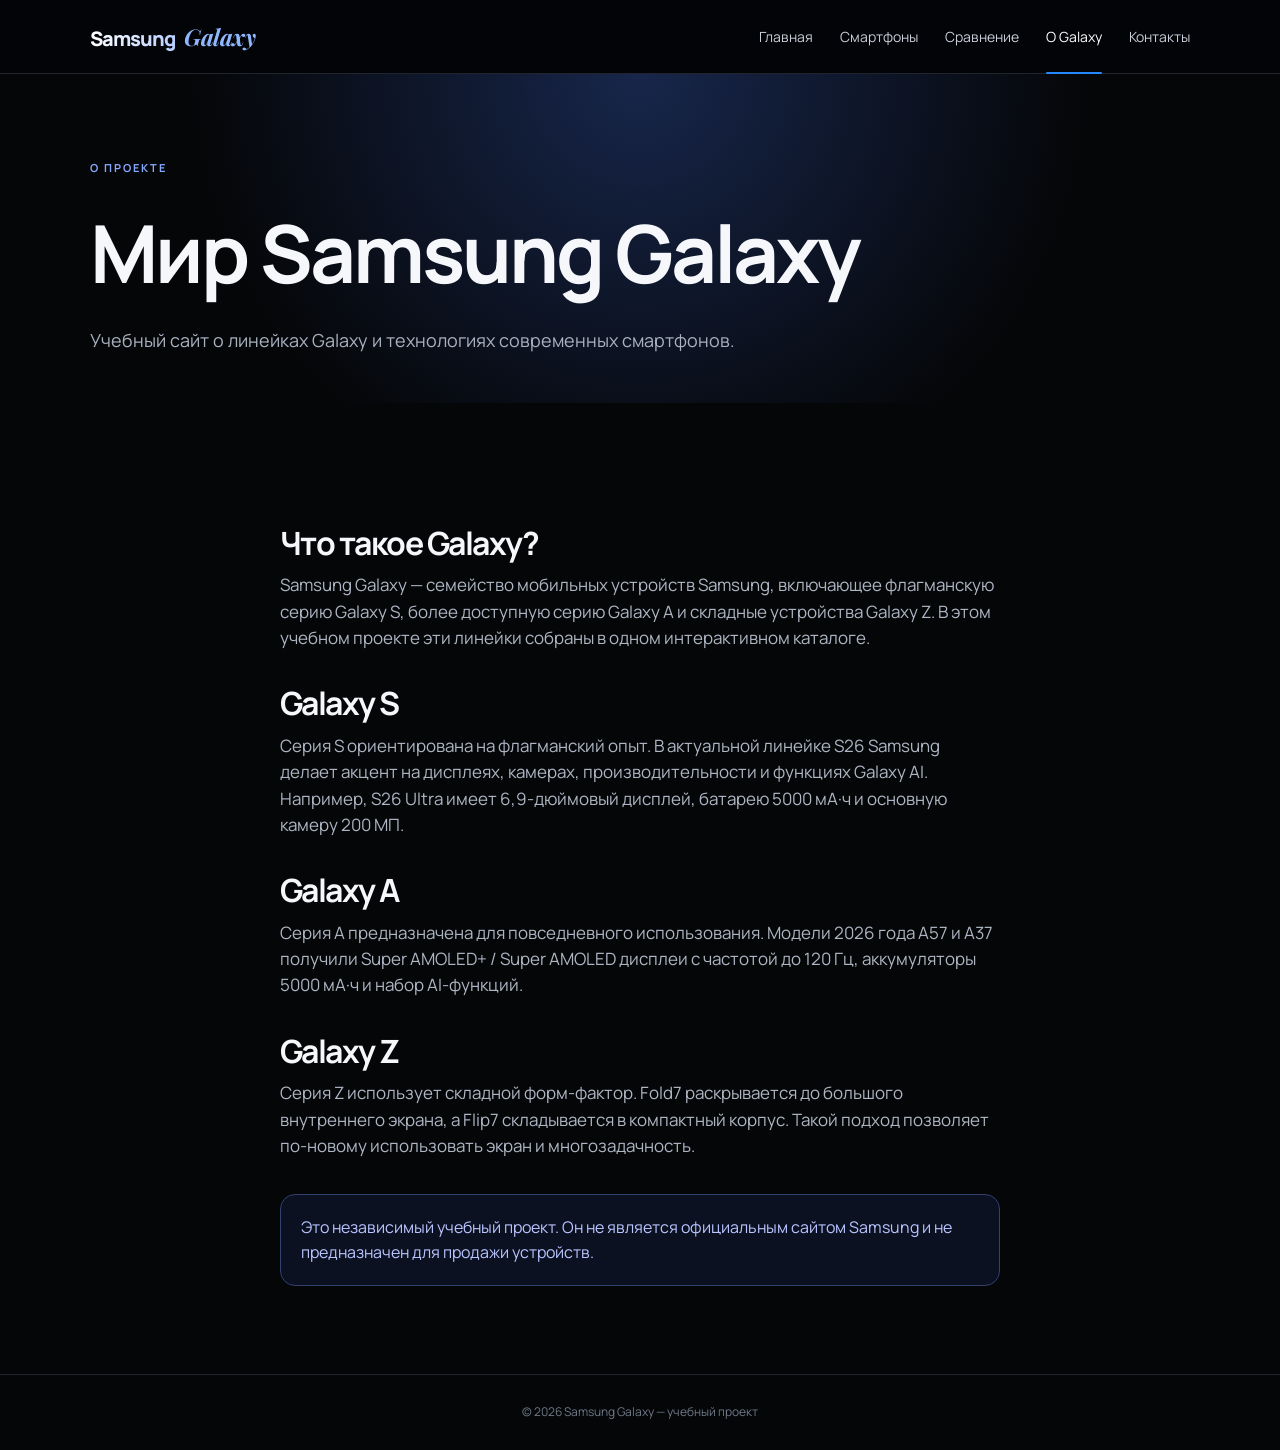
==== PDAW.SamsungGalaxy/about.html @ 8f0be5b4 "Add files via upload" ====
<!DOCTYPE html><html lang="ru"><head><meta charset="UTF-8"><meta name="viewport" content="width=device-width, initial-scale=1.0"><title>О Samsung Galaxy</title><link rel="stylesheet" href="css/style.css"></head>
<body><header class="site-header"><a class="logo" href="index.html"><b>Samsung</b><span>Galaxy</span></a><button class="menu-toggle" aria-label="Открыть меню">☰</button><nav class="nav"><a href="index.html">Главная</a><a href="smartphones.html">Смартфоны</a><a href="compare.html">Сравнение</a><a class="active" href="about.html">О Galaxy</a><a href="contact.html">Контакты</a></nav></header>
<main><section class="page-hero"><span class="eyebrow">О проекте</span><h1>Мир Samsung Galaxy</h1><p>Учебный сайт о линейках Galaxy и технологиях современных смартфонов.</p></section>
<section class="section prose"><h2>Что такое Galaxy?</h2><p>Samsung Galaxy — семейство мобильных устройств Samsung, включающее флагманскую серию Galaxy S, более доступную серию Galaxy A и складные устройства Galaxy Z. В этом учебном проекте эти линейки собраны в одном интерактивном каталоге.</p><h2>Galaxy S</h2><p>Серия S ориентирована на флагманский опыт. В актуальной линейке S26 Samsung делает акцент на дисплеях, камерах, производительности и функциях Galaxy AI. Например, S26 Ultra имеет 6,9-дюймовый дисплей, батарею 5000 мА·ч и основную камеру 200 МП.</p><h2>Galaxy A</h2><p>Серия A предназначена для повседневного использования. Модели 2026 года A57 и A37 получили Super AMOLED+ / Super AMOLED дисплеи с частотой до 120 Гц, аккумуляторы 5000 мА·ч и набор AI-функций.</p><h2>Galaxy Z</h2><p>Серия Z использует складной форм-фактор. Fold7 раскрывается до большого внутреннего экрана, а Flip7 складывается в компактный корпус. Такой подход позволяет по-новому использовать экран и многозадачность.</p><div class="notice">Это независимый учебный проект. Он не является официальным сайтом Samsung и не предназначен для продажи устройств.</div></section></main>
<footer><p>© 2026 Samsung Galaxy — учебный проект</p></footer><script src="js/script.js"></script></body></html>
---- PDAW.SamsungGalaxy/css/style.css ----
@import url('https://fonts.googleapis.com/css2?family=Manrope:wght@400;500;600;700;800&family=Playfair+Display:wght@600;700&display=swap');
*{box-sizing:border-box;margin:0;padding:0}
html{scroll-behavior:smooth}
body{font-family:'Manrope',Arial,Helvetica,sans-serif;background:#050608;color:#f5f7fb;line-height:1.55;overflow-x:hidden}
a{color:inherit;text-decoration:none}
button,input,select,textarea{font:inherit}

.site-header{height:74px;padding:0 7%;display:flex;align-items:center;gap:28px;border-bottom:1px solid #20242d;background:rgba(4,5,8,.88);position:sticky;top:0;z-index:50;backdrop-filter:blur(18px)}
.logo{display:flex;align-items:baseline;gap:9px;font-size:25px;letter-spacing:-.7px;white-space:nowrap}.logo b{font-family:'Manrope',sans-serif;font-size:20px;font-weight:800;letter-spacing:-.9px;background:linear-gradient(90deg,#fff,#b7cfff);color:transparent;background-clip:text}.logo span{font-family:'Playfair Display',Georgia,serif;font-size:23px;font-style:italic;font-weight:700;letter-spacing:-.5px;color:#8fb7ff}
.nav{display:flex;gap:27px;margin-left:auto}.nav a{font-size:14px;color:#c9ced8;position:relative;transition:.25s}.nav a:hover,.nav a.active{color:#fff}.nav a.active:after{content:"";position:absolute;left:0;right:0;bottom:-27px;height:2px;background:#2588ff;border-radius:2px}
.menu-toggle{display:none;background:none;border:0;color:white;font-size:25px;cursor:pointer}.header-tools{display:flex;gap:14px;margin-left:8px}.header-icon{width:34px;height:34px;display:grid;place-items:center;border-radius:50%;color:#e8ecf4;transition:.2s;position:relative}.header-icon:hover{background:#151922}.favorite-link span{position:absolute;right:-3px;top:-3px;min-width:15px;height:15px;padding:0 3px;border-radius:9px;background:#2588ff;color:white;font-size:9px;display:grid;place-items:center}

.eyebrow{text-transform:uppercase;letter-spacing:2px;font-size:11px;color:#86a9ff;font-weight:700}.btn{display:inline-flex;justify-content:center;align-items:center;gap:10px;padding:13px 23px;border-radius:28px;border:1px solid #3b4250;font-weight:700;cursor:pointer;transition:.25s}.btn-light{background:#fff;color:#050608}.btn-light:hover{background:#dce7ff;transform:translateY(-2px)}.btn-blue{background:#2588ff;border-color:#2588ff;color:#fff;box-shadow:0 10px 35px rgba(37,136,255,.25)}.btn-blue:hover{background:#3a96ff;transform:translateY(-2px)}.btn-ghost{background:transparent;color:white}.btn-ghost:hover{background:#151922}

.hero-home{min-height:650px;padding:60px 7%;display:grid;grid-template-columns:1fr 1fr;align-items:center;overflow:hidden;background:radial-gradient(circle at 65% 45%,#13285d 0,#0a1020 24%,#050608 67%);position:relative}.hero-home:after{content:"";position:absolute;inset:auto 0 0;height:1px;background:linear-gradient(90deg,transparent,#26395e,transparent)}
.hero-content{max-width:720px;position:relative;z-index:3}.hero-home h1{font-size:clamp(50px,6.4vw,88px);line-height:1.01;margin:17px 0 25px;letter-spacing:-4px}.hero-home h1 span{background:linear-gradient(90deg,#fff 10%,#82a8ff 70%,#d4ddff);color:transparent;background-clip:text}.hero-home p{max-width:680px;color:#adb5c5;font-size:18px}.hero-actions{display:flex;gap:12px;margin-top:32px;flex-wrap:wrap}.hero-note{margin-top:22px;color:#7d8799;font-size:12px}.hero-note span{color:#4a9bff;margin-right:7px}
.hero-devices{height:520px;position:relative;display:flex;align-items:center;justify-content:center}.hero-orb{position:absolute;border-radius:50%;filter:blur(80px)}.orb-one{width:280px;height:280px;background:#245dff;opacity:.28;right:22%;top:22%}.orb-two{width:160px;height:160px;background:#7b38ff;opacity:.16;right:8%;bottom:12%}.hero-device{position:absolute;object-fit:contain;filter:drop-shadow(0 25px 35px rgba(0,0,0,.55));transition:.5s}.hero-s{width:320px;right:28%;z-index:3;transform:rotate(-4deg)}.hero-fold{width:300px;right:4%;top:20%;z-index:2;transform:rotate(6deg)}.hero-flip{width:155px;right:0;bottom:9%;z-index:4;transform:rotate(-4deg)}.hero-device:hover{transform:translateY(-12px) scale(1.03) rotate(0)}.hero-product-label{position:absolute;right:3%;top:10%;z-index:5;padding:13px 16px;border:1px solid #2a3550;background:rgba(7,10,18,.7);backdrop-filter:blur(12px);border-radius:15px}.hero-product-label strong{display:block;font-size:15px}.hero-product-label span{display:block;color:#91a5ca;font-size:11px;margin-top:3px}

.section{padding:88px 7%;max-width:1500px;margin:auto}.section-heading{display:flex;justify-content:space-between;align-items:end;gap:30px;margin-bottom:30px}.section h2{font-size:42px;line-height:1.08;margin-top:8px;letter-spacing:-1.5px}.text-link{color:#69aaff;font-size:14px;white-space:nowrap}.text-link:hover{color:#a8ccff}
.series-grid{display:grid;grid-template-columns:repeat(3,1fr);gap:18px}.series-card{min-height:285px;padding:26px;border-radius:22px;border:1px solid #202938;display:flex;flex-direction:column;justify-content:space-between;overflow:hidden;position:relative;transition:.35s;background:#0a0e16}.series-card:hover{transform:translateY(-7px);border-color:#4264a5;box-shadow:0 20px 55px rgba(0,0,0,.3)}.series-s{background:radial-gradient(circle at 80% 25%,#1b315d,#0a0d15 55%)}.series-z{background:radial-gradient(circle at 80% 25%,#26314a,#090c12 55%)}.series-a{background:radial-gradient(circle at 80% 25%,#26313c,#090c10 55%)}.series-art{position:absolute;right:25px;top:20px;width:150px;height:150px;border-radius:50%;display:grid;place-items:center;background:radial-gradient(circle,#314b87,#0b0f18 65%);opacity:.95}.series-art span{font-size:85px;font-weight:800;color:#b9cbff}.series-z .series-art{background:radial-gradient(circle,#3a315e,#0b0f18 65%)}.series-a .series-art{background:radial-gradient(circle,#315b61,#0b0f18 65%)}.series-card>div:last-child{position:relative;z-index:2;margin-top:auto;max-width:72%}.series-card h3{font-size:34px;margin:8px 0}.series-card p{color:#9ca6b7;font-size:14px}.series-tag{font-size:10px;text-transform:uppercase;letter-spacing:1.3px;color:#9bb8ff}.card-link{display:inline-block;color:#4ba0ff;font-size:13px;font-weight:700;margin-top:18px}

.home-phone-grid{display:grid;grid-template-columns:repeat(4,1fr);gap:14px}.home-phone-card{background:#0b0f17;border:1px solid #202938;border-radius:18px;padding:12px;transition:.3s;overflow:hidden}.home-phone-card:hover{transform:translateY(-6px);border-color:#4264a5;background:#0d121c}.home-phone-image{height:220px;border-radius:13px;background:radial-gradient(circle at 50% 45%,rgba(40,72,130,.18),transparent 62%);display:grid;place-items:center;overflow:hidden}.home-phone-image img{width:100%;height:100%;object-fit:contain;transition:.4s;filter:drop-shadow(0 18px 20px rgba(0,0,0,.45))}.home-phone-card:hover img{transform:scale(1.06)}.home-phone-card>div:last-child{padding:13px 5px 5px}.home-phone-card h3{font-size:17px;margin-top:5px}.home-details{border:0;background:none;color:#65aaff;font-weight:700;cursor:pointer;font-size:12px;padding:0;margin-top:10px}.home-details:hover{color:#b8d7ff}

.stats-section{max-width:1360px;margin:0 auto;padding:0 7% 30px;display:grid;grid-template-columns:repeat(4,1fr);gap:1px}.stats-section>div{padding:28px 24px;background:#0b0f16;border-top:1px solid #202938;border-bottom:1px solid #202938}.stats-section strong{display:block;font-size:34px}.stats-section span{color:#7f899a;font-size:12px}
.feature-section{padding-top:45px}.feature-grid{display:grid;grid-template-columns:repeat(3,1fr);gap:18px}.feature-card{padding:28px;border:1px solid #202938;border-radius:19px;background:#0b0e14;min-height:205px;transition:.3s}.feature-card:hover{transform:translateY(-5px);border-color:#4264a5}.feature-icon{font-size:28px;color:#72a9ff}.feature-card h3{font-size:22px;margin:18px 0 8px}.feature-card p{color:#909aaa;font-size:14px}

.page-hero{padding:80px 7% 48px;background:radial-gradient(circle at 50% 0,#17264b,#050608 62%)}.page-hero h1{font-size:clamp(48px,7vw,80px);letter-spacing:-3px;margin:12px 0}.page-hero p{color:#a9b1c0;font-size:18px;max-width:760px}.catalog-pills{display:flex;gap:8px;flex-wrap:wrap;margin-top:25px}.catalog-pills span{padding:7px 12px;border:1px solid #2a3344;border-radius:20px;color:#a9bfff;background:#0c111b;font-size:12px}
.catalog-section{padding-top:30px}.toolbar{display:grid;grid-template-columns:1fr 200px 200px;gap:10px;margin-bottom:20px}.toolbar input,.toolbar select,.compare-selects select,.contact-form input,.contact-form textarea{width:100%;padding:14px 15px;border-radius:12px;border:1px solid #2b3340;background:#0d1016;color:#fff;outline:none}.toolbar input:focus,.toolbar select:focus,.contact-form input:focus,.contact-form textarea:focus,.compare-selects select:focus{border-color:#527dca;box-shadow:0 0 0 3px rgba(82,125,202,.1)}.result-count{color:#7e8898;margin-bottom:18px;font-size:13px}.phone-grid{display:grid;grid-template-columns:repeat(4,1fr);gap:16px}.phone-card{background:#0c1017;border:1px solid #202938;border-radius:18px;overflow:hidden;transition:.3s}.phone-card:hover{transform:translateY(-6px);border-color:#4667a7;box-shadow:0 18px 45px rgba(0,0,0,.25)}.phone-image{height:255px;background:radial-gradient(circle at 50% 45%,rgba(40,72,130,.18),transparent 62%);display:grid;place-items:center;overflow:hidden;position:relative}.phone-image img{width:100%;height:100%;object-fit:contain;transition:.45s;filter:drop-shadow(0 20px 22px rgba(0,0,0,.45));mix-blend-mode:normal}.phone-card:hover .phone-image img{transform:scale(1.06)}.phone-tag{position:absolute;left:12px;top:12px;padding:6px 9px;border-radius:20px;background:rgba(6,9,15,.78);border:1px solid #2d3b57;color:#a9c8ff;font-size:10px;backdrop-filter:blur(8px)}.image-error:after{content:"Фото временно недоступно";color:#707a8a;font-size:12px}.phone-card-body{padding:18px}.series-pill{font-size:10px;text-transform:uppercase;letter-spacing:1px;color:#91adff}.phone-card h3{font-size:20px;margin:7px 0}.phone-card p{color:#929cab;font-size:13px;min-height:60px}.mini-specs{display:flex;gap:5px;flex-wrap:wrap;margin:14px 0}.mini-specs span{padding:6px 8px;border-radius:8px;background:#151a23;color:#b8c0cc;font-size:10px}.card-actions{display:flex;gap:8px;align-items:center}.btn-small{border:0;border-radius:10px;background:#fff;color:#050608;padding:10px 14px;font-weight:700;cursor:pointer;transition:.2s}.btn-small:hover{background:#dce7ff}.fav-btn{width:42px;height:42px;border:1px solid #303947;border-radius:10px;background:#11151c;color:#fff;font-size:20px;cursor:pointer;transition:.2s}.fav-btn:hover{border-color:#6282bb}.fav-btn.saved{background:#fff;color:#050608}.empty-state{grid-column:1/-1;min-height:220px;border:1px dashed #303949;border-radius:18px;display:grid;place-items:center;align-content:center;gap:8px;color:#7f8998}.empty-state strong{font-size:18px;color:#dce1e9}

.modal{position:fixed;inset:0;background:rgba(0,0,0,.78);display:none;place-items:center;padding:20px;z-index:100}.modal.show{display:grid}.modal-box{width:min(980px,100%);max-height:90vh;overflow:auto;background:#0d1016;border:1px solid #303847;border-radius:24px;padding:28px;position:relative;box-shadow:0 30px 100px rgba(0,0,0,.55)}.modal-close{position:absolute;right:17px;top:10px;background:none;border:0;color:#fff;font-size:34px;cursor:pointer}.modal-phone{display:grid;grid-template-columns:1fr 1fr;gap:30px;align-items:center}.modal-image-wrap{height:390px;border-radius:18px;background:linear-gradient(145deg,#161c27,#080a0e);display:grid;place-items:center;overflow:hidden}.modal-phone img{width:100%;height:100%;object-fit:contain}.modal-phone h2{font-size:40px;margin:10px 0}.modal-phone p{color:#9da6b4}.detail-list{margin:22px 0;border-top:1px solid #2a313d}.detail-list div{display:flex;justify-content:space-between;gap:20px;padding:11px 0;border-bottom:1px solid #2a313d}.detail-list span{color:#a5aebb;text-align:right}.modal-actions{display:flex;gap:10px;flex-wrap:wrap}.site-toast{position:fixed;left:50%;bottom:25px;transform:translate(-50%,20px);opacity:0;pointer-events:none;background:#fff;color:#07090d;padding:11px 17px;border-radius:12px;font-weight:700;font-size:13px;z-index:200;transition:.25s;box-shadow:0 10px 35px rgba(0,0,0,.4)}.site-toast.show{opacity:1;transform:translate(-50%,0)}

.compare-section{padding-top:48px}.compare-picker{display:grid;grid-template-columns:.9fr 1.1fr;gap:28px;align-items:end;padding:28px;border:1px solid #25324a;border-radius:24px;background:linear-gradient(135deg,rgba(21,34,62,.7),rgba(9,12,18,.92));box-shadow:0 25px 80px rgba(0,0,0,.2)}.compare-picker-title h2{font-size:32px;margin:8px 0}.compare-picker-title p{color:#8f9aab;font-size:13px;max-width:470px}.compare-selects{display:grid;grid-template-columns:1fr 1fr;gap:12px}.compare-selects label{display:grid;gap:8px;color:#aeb7c5;font-size:12px}.compare-selects label span{font-size:11px;text-transform:uppercase;letter-spacing:1.3px;color:#7897d0}.compare-selects select{min-height:54px;padding:14px 15px;border-radius:14px;border:1px solid #32415d;background:#0b111c;color:#fff;outline:none}.compare-summary{display:grid;grid-template-columns:repeat(3,1fr);gap:12px;margin:18px 0}.compare-summary>div{padding:18px 20px;border:1px solid #202d42;border-radius:16px;background:#090d15}.compare-summary span{display:block;color:#6f7c91;font-size:10px;text-transform:uppercase;letter-spacing:1.2px}.compare-summary b{display:block;margin-top:5px;color:#edf3ff;font-size:18px}.compare-tip{display:flex;gap:12px;align-items:center;padding:15px 18px;border:1px solid #26365a;background:linear-gradient(90deg,#0b1220,#0a0e15);border-radius:14px;color:#8fa4cb;font-size:13px;margin-bottom:22px}.compare-tip strong{color:#d8e5ff;white-space:nowrap}.compare-table-wrap{border-radius:22px;overflow:auto;border:1px solid #29313d;box-shadow:0 25px 70px rgba(0,0,0,.2)}.compare-table{min-width:760px}.compare-head,.compare-row{display:grid;grid-template-columns:190px 1fr 1fr}.compare-head{background:linear-gradient(180deg,#101928,#0b1018)}.compare-head>div,.compare-row>*{padding:18px;border-right:1px solid #29313d;border-bottom:1px solid #29313d}.compare-head>div:last-child,.compare-row>*:last-child{border-right:0}.compare-head .compare-label{display:flex;align-items:center;color:#65738a;text-transform:uppercase;letter-spacing:1.2px;font-size:10px}.compare-image{height:190px;display:grid;place-items:center;margin-bottom:10px;background:radial-gradient(circle at 50% 50%,rgba(54,91,157,.18),transparent 65%);border-radius:16px}.compare-head img{width:100%;height:190px;object-fit:contain;filter:drop-shadow(0 20px 20px rgba(0,0,0,.5))}.compare-head h2{font-size:19px;margin:7px 0}.compare-head a{font-size:11px;color:#6baaff}.compare-row:nth-child(odd){background:#0b1017}.compare-row:nth-child(even){background:#090d13}.compare-row strong{color:#6f7d91;font-size:11px;text-transform:uppercase;letter-spacing:.7px;display:flex;align-items:center}.compare-row span{text-align:center;color:#d9dee7;font-size:13px;display:flex;align-items:center;justify-content:center}.compare-hero{padding-bottom:55px}.compare-hero h1 span{background:linear-gradient(90deg,#fff,#82a8ff);color:transparent;background-clip:text}

.prose{max-width:900px}.prose h2{font-size:32px;margin:35px 0 12px}.prose p{color:#aeb6c3;font-size:17px}.notice{margin-top:35px;padding:20px;border:1px solid #34406e;background:#0c1122;border-radius:15px;color:#b8c5ff}.contact-layout{display:grid;grid-template-columns:1fr 1fr;gap:60px}.contact-info h2{font-size:40px;margin-bottom:15px}.contact-info>p{color:#999;margin-bottom:30px}.contact-item{padding:17px 0;border-bottom:1px solid #292929;display:flex;justify-content:space-between}.contact-item span{color:#999}.contact-form{display:grid;gap:16px}.contact-form label{display:grid;gap:8px;color:#ddd;font-size:14px}.contact-form textarea{resize:vertical}.form-message{color:#9fb2ff;min-height:24px}
footer{border-top:1px solid #20242d;padding:28px 7%;color:#707989;text-align:center;font-size:12px}

.reveal{opacity:0;transform:translateY(18px);transition:opacity .55s ease,transform .55s ease}.reveal.visible{opacity:1;transform:none}

@media(max-width:1150px){.phone-grid{grid-template-columns:repeat(3,1fr)}.home-phone-grid{grid-template-columns:repeat(4,1fr)}.hero-home{grid-template-columns:1fr}.hero-devices{display:none}.series-grid{grid-template-columns:1fr 1fr}.series-card:last-child{grid-column:1/-1}.toolbar{grid-template-columns:1fr 1fr}.toolbar input{grid-column:1/-1}}
@media(max-width:800px){.site-header{padding:0 20px}.menu-toggle{display:block;margin-left:auto}.nav{display:none;position:absolute;top:74px;left:0;right:0;margin:0;background:#080a0e;padding:20px;flex-direction:column;gap:18px;border-bottom:1px solid #222}.nav.open{display:flex}.nav a.active:after{display:none}.header-tools{display:none}.logo b{font-size:17px}.logo span{font-size:20px}.section{padding:65px 20px}.page-hero{padding:65px 20px 45px}.hero-home{padding:65px 20px;min-height:600px}.hero-home h1{font-size:52px}.series-grid,.feature-grid,.contact-layout,.compare-selects,.compare-picker{grid-template-columns:1fr}.series-card:last-child{grid-column:auto}.home-phone-grid{grid-template-columns:repeat(2,1fr)}.phone-grid{grid-template-columns:repeat(2,1fr)}.stats-section{grid-template-columns:repeat(2,1fr);padding:0 20px 20px}.toolbar{grid-template-columns:1fr}.toolbar input{grid-column:auto}.compare-summary{grid-template-columns:1fr 1fr}.compare-table{min-width:700px}.compare-head,.compare-row{grid-template-columns:120px 1fr 1fr}.compare-head img,.compare-image{height:140px}.modal-phone{grid-template-columns:1fr}.modal-image-wrap{height:270px}.modal-phone h2{font-size:30px}}
@media(max-width:520px){.logo span{display:none}.hero-home h1{font-size:43px;letter-spacing:-2px}.hero-home p{font-size:16px}.section h2{font-size:33px}.home-phone-grid,.phone-grid{grid-template-columns:1fr}.phone-image{height:280px}.stats-section{grid-template-columns:1fr 1fr}.stats-section strong{font-size:28px}.series-art{width:110px;height:110px}.series-art span{font-size:62px}.series-card>div:last-child{max-width:85%}}
@media(prefers-reduced-motion:reduce){*,*::before,*::after{scroll-behavior:auto!important;transition:none!important}.reveal{opacity:1;transform:none}}

/* ===== NEW HOME HERO ===== */
.hero-home{min-height:680px;padding:72px 7% 78px;display:grid;grid-template-columns:1.02fr .98fr;align-items:center;gap:20px;overflow:hidden;background:radial-gradient(circle at 73% 47%,rgba(38,88,190,.28) 0,rgba(11,20,43,.48) 20%,rgba(5,7,11,.96) 58%),linear-gradient(120deg,#050608 0%,#070b13 55%,#05070c 100%);position:relative;border-bottom:1px solid rgba(91,126,184,.18)}
.hero-home:before{content:"";position:absolute;width:650px;height:650px;border:1px solid rgba(105,149,235,.09);border-radius:50%;right:-150px;top:15px;box-shadow:0 0 90px rgba(49,105,230,.08)}
.hero-home:after{content:"";position:absolute;inset:auto 0 0;height:1px;background:linear-gradient(90deg,transparent,#31598e,transparent)}
.hero-content{max-width:720px;position:relative;z-index:4;padding-bottom:15px}.hero-home h1{font-size:clamp(50px,6vw,82px);line-height:.98;margin:18px 0 25px;letter-spacing:-4px}.hero-home h1 span{background:linear-gradient(90deg,#fff 0%,#a5c0ff 55%,#6e98ff 100%);color:transparent;background-clip:text}.hero-home p{max-width:650px;color:#aeb8c9;font-size:17px;line-height:1.65}.hero-actions{display:flex;gap:12px;margin-top:32px;flex-wrap:wrap}.hero-note{margin-top:23px;color:#7e8b9f;font-size:12px}.hero-note span{color:#4d9dff;margin-right:7px}
.hero-showcase{height:570px;position:relative;display:grid;place-items:center;z-index:2;isolation:isolate}.showcase-glow{position:absolute;border-radius:50%;filter:blur(60px);pointer-events:none}.glow-blue{width:360px;height:360px;background:#2869ff;opacity:.27;right:18%;top:21%}.glow-violet{width:210px;height:210px;background:#7b42ff;opacity:.16;right:8%;bottom:9%}.showcase-ring{position:absolute;border:1px solid rgba(120,161,242,.11);border-radius:50%;pointer-events:none}.ring-one{width:470px;height:470px;right:3%;top:50%;transform:translateY(-50%)}.ring-two{width:590px;height:590px;right:-9%;top:50%;transform:translateY(-50%);border-color:rgba(120,161,242,.06)}
.hero-s26{position:relative;z-index:3;width:min(500px,78%);max-height:535px;object-fit:contain;filter:drop-shadow(0 38px 38px rgba(0,0,0,.62)) drop-shadow(0 0 32px rgba(79,125,255,.18));transform:rotate(-3deg) translateY(2px);transition:transform .55s ease,filter .55s ease}.hero-s26:hover{transform:rotate(0deg) translateY(-12px) scale(1.035);filter:drop-shadow(0 46px 45px rgba(0,0,0,.65)) drop-shadow(0 0 42px rgba(79,125,255,.28))}
.showcase-caption{position:absolute;z-index:5;right:1%;top:16%;display:grid;gap:5px;padding:11px 14px;border-left:2px solid #4b91ff;background:rgba(5,9,17,.68);backdrop-filter:blur(10px);font-size:10px;letter-spacing:1.5px;color:#dce7ff}.showcase-caption small{font-size:10px;letter-spacing:.2px;color:#8196b9}
@media(max-width:1150px){.hero-home{grid-template-columns:1fr;min-height:650px}.hero-showcase{height:430px;position:absolute;right:-40px;top:145px;width:52%;opacity:.82}.hero-content{max-width:650px}.hero-s26{width:370px}.showcase-caption{display:none}.ring-one{width:390px;height:390px}.ring-two{width:500px;height:500px}}
@media(max-width:800px){.hero-home{padding:65px 20px 50px;min-height:680px}.hero-home h1{font-size:52px}.hero-home p{font-size:16px}.hero-showcase{position:relative;right:auto;top:auto;width:100%;height:350px;margin-top:-25px;opacity:1}.hero-s26{width:300px}.ring-one{width:310px;height:310px}.ring-two{width:400px;height:400px}.glow-blue{width:270px;height:270px}}
@media(max-width:520px){.hero-home h1{font-size:42px;letter-spacing:-2px}.hero-home{min-height:720px}.hero-showcase{height:330px}.hero-s26{width:275px}.hero-home:before{display:none}.ring-two{display:none}.ring-one{width:280px;height:280px}.hero-actions .btn{width:100%;justify-content:center}}
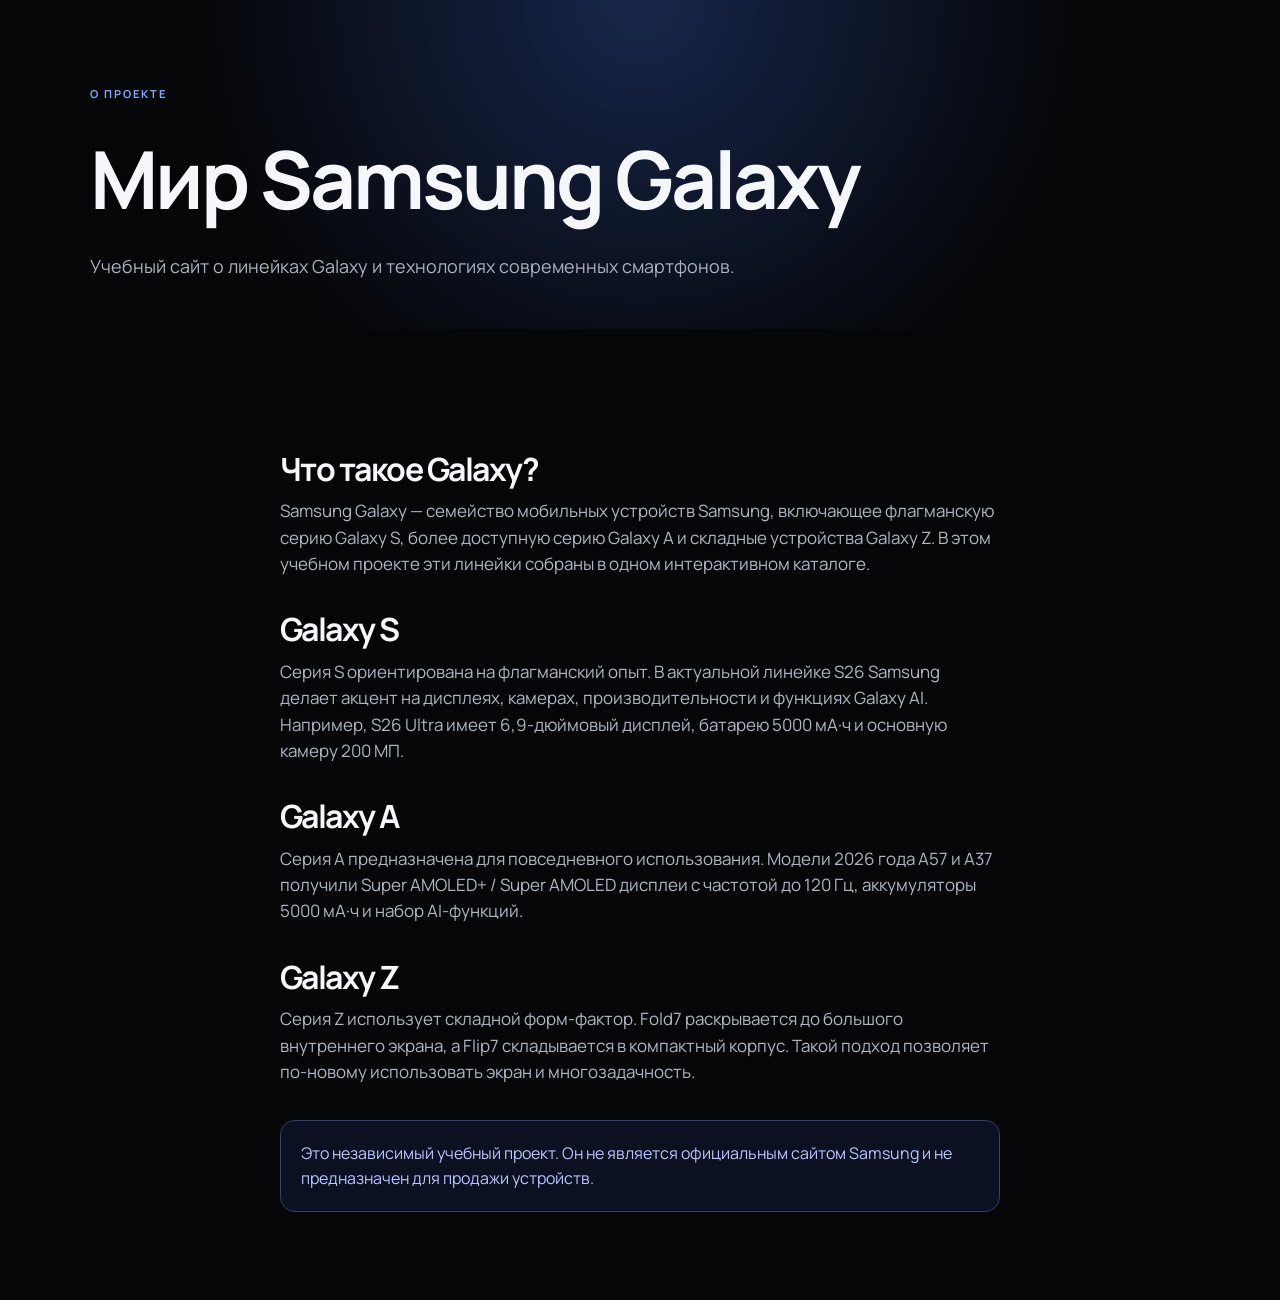
==== commit 2ccf37f0: "Refactor about.html for improved structure and styling Updated the about page to include a dark them" ====
--- a/PDAW.SamsungGalaxy/about.html
+++ b/PDAW.SamsungGalaxy/about.html
@@ -1,5 +1,63 @@
-<!DOCTYPE html><html lang="ru"><head><meta charset="UTF-8"><meta name="viewport" content="width=device-width, initial-scale=1.0"><title>О Samsung Galaxy</title><link rel="stylesheet" href="css/style.css"></head>
-<body><header class="site-header"><a class="logo" href="index.html"><b>Samsung</b><span>Galaxy</span></a><button class="menu-toggle" aria-label="Открыть меню">☰</button><nav class="nav"><a href="index.html">Главная</a><a href="smartphones.html">Смартфоны</a><a href="compare.html">Сравнение</a><a class="active" href="about.html">О Galaxy</a><a href="contact.html">Контакты</a></nav></header>
-<main><section class="page-hero"><span class="eyebrow">О проекте</span><h1>Мир Samsung Galaxy</h1><p>Учебный сайт о линейках Galaxy и технологиях современных смартфонов.</p></section>
-<section class="section prose"><h2>Что такое Galaxy?</h2><p>Samsung Galaxy — семейство мобильных устройств Samsung, включающее флагманскую серию Galaxy S, более доступную серию Galaxy A и складные устройства Galaxy Z. В этом учебном проекте эти линейки собраны в одном интерактивном каталоге.</p><h2>Galaxy S</h2><p>Серия S ориентирована на флагманский опыт. В актуальной линейке S26 Samsung делает акцент на дисплеях, камерах, производительности и функциях Galaxy AI. Например, S26 Ultra имеет 6,9-дюймовый дисплей, батарею 5000 мА·ч и основную камеру 200 МП.</p><h2>Galaxy A</h2><p>Серия A предназначена для повседневного использования. Модели 2026 года A57 и A37 получили Super AMOLED+ / Super AMOLED дисплеи с частотой до 120 Гц, аккумуляторы 5000 мА·ч и набор AI-функций.</p><h2>Galaxy Z</h2><p>Серия Z использует складной форм-фактор. Fold7 раскрывается до большого внутреннего экрана, а Flip7 складывается в компактный корпус. Такой подход позволяет по-новому использовать экран и многозадачность.</p><div class="notice">Это независимый учебный проект. Он не является официальным сайтом Samsung и не предназначен для продажи устройств.</div></section></main>
-<footer><p>© 2026 Samsung Galaxy — учебный проект</p></footer><script src="js/script.js"></script></body></html>
+<!DOCTYPE html>
+<html lang="ru">
+ <head>
+  <meta charset="utf-8"/>
+  <meta content="width=device-width, initial-scale=1.0" name="viewport"/>
+  <title>
+   О Samsung Galaxy
+  </title>
+  <link href="css/style.css" rel="stylesheet"/>
+  <link href="css/dark.css" rel="stylesheet"/>
+ </head>
+ <body data-page="about">
+  <div id="siteHeader"></div>
+  <main>
+   <section class="page-hero">
+    <span class="eyebrow">
+     О проекте
+    </span>
+    <h1>
+     Мир Samsung Galaxy
+    </h1>
+    <p>
+     Учебный сайт о линейках Galaxy и технологиях современных смартфонов.
+    </p>
+   </section>
+   <section class="section prose">
+    <h2>
+     Что такое Galaxy?
+    </h2>
+    <p>
+     Samsung Galaxy — семейство мобильных устройств Samsung, включающее флагманскую серию Galaxy S, более доступную серию Galaxy A и складные устройства Galaxy Z. В этом учебном проекте эти линейки собраны в одном интерактивном каталоге.
+    </p>
+    <h2>
+     Galaxy S
+    </h2>
+    <p>
+     Серия S ориентирована на флагманский опыт. В актуальной линейке S26 Samsung делает акцент на дисплеях, камерах, производительности и функциях Galaxy AI. Например, S26 Ultra имеет 6,9-дюймовый дисплей, батарею 5000 мА·ч и основную камеру 200 МП.
+    </p>
+    <h2>
+     Galaxy A
+    </h2>
+    <p>
+     Серия A предназначена для повседневного использования. Модели 2026 года A57 и A37 получили Super AMOLED+ / Super AMOLED дисплеи с частотой до 120 Гц, аккумуляторы 5000 мА·ч и набор AI-функций.
+    </p>
+    <h2>
+     Galaxy Z
+    </h2>
+    <p>
+     Серия Z использует складной форм-фактор. Fold7 раскрывается до большого внутреннего экрана, а Flip7 складывается в компактный корпус. Такой подход позволяет по-новому использовать экран и многозадачность.
+    </p>
+    <div class="notice">
+     Это независимый учебный проект. Он не является официальным сайтом Samsung и не предназначен для продажи устройств.
+    </div>
+   </section>
+  </main>
+  <div id="siteFooter"></div>
+  <script src="js/layout.js"></script>
+  <script src="js/script.js">
+  </script>
+   <script src="js/interactive.js"></script>
+ </body>
+</html>
+
